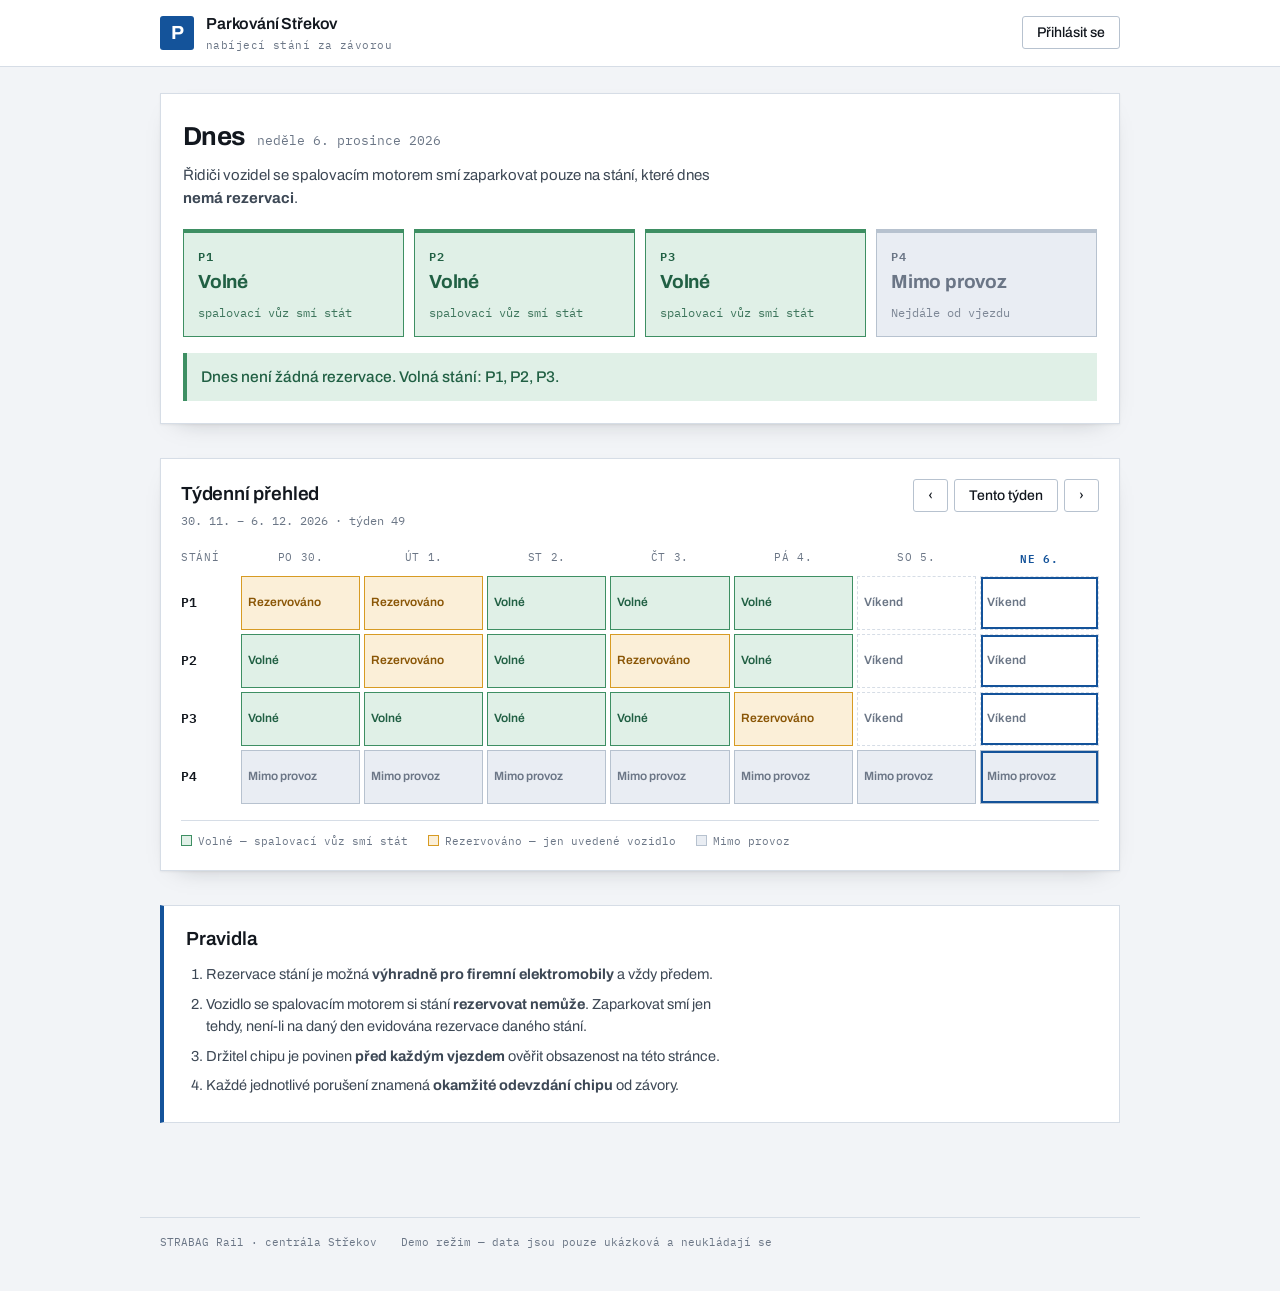
==== index.html @ bd29b1d4 "Add files via upload" ====
<!doctype html>
<html lang="cs">
<head>
  <meta charset="utf-8">
  <meta name="viewport" content="width=device-width, initial-scale=1, viewport-fit=cover">
  <title>Parkování Střekov — nabíjecí stání</title>
  <meta name="description" content="Obsazenost nabíjecích stání za závorou na centrále Střekov. Před vjezdem zkontrolujte, zda na dnešek není rezervace.">
  <meta name="color-scheme" content="light dark">
  <!-- Písma i knihovny jsou součástí webu. Nic se nestahuje z cizích domén,
       aby aplikace fungovala i ve firemní síti s blokovanými CDN. -->
  <link rel="stylesheet" href="assets/fonts.css">
  <link rel="stylesheet" href="assets/styles.css">
</head>
<body>

<header class="topbar">
  <div class="topbar-in">
    <div class="brand">
      <span class="brand-mark" aria-hidden="true">P</span>
      <div>
        <div class="brand-name">Parkování Střekov</div>
        <div class="brand-sub">nabíjecí stání za závorou</div>
      </div>
    </div>
    <div class="auth" id="auth">
      <button class="btn btn-ghost" id="btnPrihlasit" type="button">Přihlásit se</button>
    </div>
  </div>
</header>

<main class="page">

  <!-- ---------- DNES: hlavní odpověď u závory ---------- -->
  <section class="today" aria-labelledby="todayTitle">
    <div class="today-head">
      <h1 id="todayTitle">Dnes</h1>
      <p class="today-date" id="todayDate">—</p>
    </div>
    <p class="today-lead">Řidiči vozidel se spalovacím motorem smí zaparkovat pouze na stání, které dnes <strong>nemá rezervaci</strong>.</p>
    <div class="tiles" id="tiles" role="list" aria-label="Stav stání dnes"></div>
    <p class="today-verdict" id="todayVerdict">—</p>
  </section>

  <!-- ---------- TÝDENNÍ MŘÍŽKA ---------- -->
  <section class="board" aria-labelledby="weekTitle">
    <div class="board-head">
      <div>
        <h2 id="weekTitle">Týdenní přehled</h2>
        <p class="board-range" id="weekRange">—</p>
      </div>
      <div class="weeknav">
        <button class="btn btn-ghost" id="btnPrev" type="button" aria-label="Předchozí týden">‹</button>
        <button class="btn btn-ghost" id="btnToday" type="button">Tento týden</button>
        <button class="btn btn-ghost" id="btnNext" type="button" aria-label="Následující týden">›</button>
      </div>
    </div>
    <div class="grid-scroll">
      <div class="grid" id="grid"></div>
    </div>
    <div class="legend">
      <span><i class="lg lg-free"></i>Volné — spalovací vůz smí stát</span>
      <span><i class="lg lg-res"></i>Rezervováno — jen uvedené vozidlo</span>
      <span><i class="lg lg-off"></i>Mimo provoz</span>
    </div>
  </section>

  <!-- ---------- REZERVACE (jen po přihlášení) ---------- -->
  <section class="panel" id="panelRezervace" hidden aria-labelledby="resTitle">
    <h2 id="resTitle">Nová rezervace</h2>
    <p class="panel-lead">Rezervovat lze pouze firemní elektromobil. Rezervace je celodenní.</p>
    <form class="form" id="formRezervace">
      <label class="field">
        <span>Vozidlo</span>
        <select id="selVozidlo" required></select>
      </label>
      <label class="field">
        <span>Stání</span>
        <select id="selMisto" required></select>
      </label>
      <label class="field">
        <span>Od data</span>
        <input type="date" id="inpDatum" required>
      </label>
      <label class="field">
        <span>Rozsah</span>
        <select id="selRozsah">
          <option value="1">Jeden den</option>
          <option value="5">Celý pracovní týden (5 dnů)</option>
        </select>
      </label>
      <button class="btn btn-primary" type="submit">Rezervovat</button>
    </form>
    <p class="msg" id="msgRezervace" role="status"></p>

    <h3 class="sub">Moje rezervace</h3>
    <div id="mojeRezervace" class="mine"></div>
  </section>

  <!-- ---------- PRAVIDLA ---------- -->
  <section class="rules" aria-labelledby="rulesTitle">
    <h2 id="rulesTitle">Pravidla</h2>
    <ol class="rulelist">
      <li>Rezervace stání je možná <strong>výhradně pro firemní elektromobily</strong> a vždy předem.</li>
      <li>Vozidlo se spalovacím motorem si stání <strong>rezervovat nemůže</strong>. Zaparkovat smí jen tehdy, není-li na daný den evidována rezervace daného stání.</li>
      <li>Držitel chipu je povinen <strong>před každým vjezdem</strong> ověřit obsazenost na této stránce.</li>
      <li>Každé jednotlivé porušení znamená <strong>okamžité odevzdání chipu</strong> od závory.</li>
    </ol>
  </section>

</main>

<footer class="foot">
  <span>STRABAG Rail · centrála Střekov</span>
  <span id="footMode">—</span>
</footer>

<!-- Přihlašovací dialog -->
<dialog id="dlgLogin" class="dlg">
  <form method="dialog" class="dlg-in" id="formLogin">
    <h2>Přihlášení řidiče</h2>
    <p>Přihlaste se firemním e-mailem a heslem, které vám přidělil správce parkoviště.</p>
    <label class="field">
      <span>Firemní e-mail</span>
      <input type="email" id="inpEmail" required autocomplete="username" placeholder="jmeno.prijmeni@strabag.com">
    </label>
    <label class="field">
      <span>Heslo</span>
      <input type="password" id="inpHeslo" required autocomplete="current-password">
    </label>
    <p class="msg" id="msgLogin" role="status"></p>
    <div class="dlg-actions">
      <button class="btn btn-ghost" value="cancel" type="submit" formnovalidate>Zavřít</button>
      <button class="btn btn-primary" id="btnOdeslat" type="button">Přihlásit se</button>
    </div>
  </form>
</dialog>

<!-- Změna hesla -->
<dialog id="dlgHeslo" class="dlg">
  <form method="dialog" class="dlg-in" id="formHeslo">
    <h2>Změna hesla</h2>
    <p>Zadejte nové heslo. Přidělené heslo si takto můžete nahradit vlastním.</p>
    <label class="field">
      <span>Nové heslo</span>
      <input type="password" id="inpNoveHeslo" required autocomplete="new-password" minlength="8">
    </label>
    <label class="field">
      <span>Nové heslo znovu</span>
      <input type="password" id="inpNoveHeslo2" required autocomplete="new-password" minlength="8">
    </label>
    <p class="msg" id="msgHeslo" role="status"></p>
    <div class="dlg-actions">
      <button class="btn btn-ghost" value="cancel" type="submit" formnovalidate>Zavřít</button>
      <button class="btn btn-primary" id="btnUlozHeslo" type="button">Uložit</button>
    </div>
  </form>
</dialog>

<script src="assets/vendor/supabase.js"></script>
<script src="assets/vendor/email.min.js"></script>
<script src="assets/config.js"></script>
<script src="assets/util.js"></script>
<script src="assets/data.js"></script>
<script src="assets/notify.js"></script>
<script src="assets/ui.js"></script>
<script src="assets/app.js"></script>
</body>
</html>
---- assets/fonts.css ----
/* =============================================================
   Písma nahraná lokálně — žádné volání na fonts.googleapis.com.
   Ve firemní síti bývají externí CDN blokované; aplikace tak
   vypadá stejně i za restriktivním firewallem.

   Subset latin-ext je nutný pro české znaky (ě š č ř ž ů ď ť ň).
   Licence: Archivo i IBM Plex Mono jsou pod SIL Open Font License.
   ============================================================= */

/* ---------- Archivo ---------- */
@font-face {
  font-family: 'Archivo'; font-style: normal; font-weight: 400; font-display: swap;
  src: url('fonts/archivo-latin-ext-400-normal.woff2') format('woff2');
  unicode-range: U+0100-02BA,U+02BD-02C5,U+02C7-02CC,U+02CE-02D7,U+02DD-02FF,U+0304,U+0308,U+0329,U+1D00-1DBF,U+1E00-1E9F,U+1EF2-1EFF,U+2020,U+20A0-20AB,U+20AD-20C0,U+2113,U+2C60-2C7F,U+A720-A7FF;
}
@font-face {
  font-family: 'Archivo'; font-style: normal; font-weight: 400; font-display: swap;
  src: url('fonts/archivo-latin-400-normal.woff2') format('woff2');
  unicode-range: U+0000-00FF,U+0131,U+0152-0153,U+02BB-02BC,U+02C6,U+02DA,U+02DC,U+0304,U+0308,U+0329,U+2000-206F,U+20AC,U+2122,U+2191,U+2193,U+2212,U+2215,U+FEFF,U+FFFD;
}
@font-face {
  font-family: 'Archivo'; font-style: normal; font-weight: 500; font-display: swap;
  src: url('fonts/archivo-latin-ext-500-normal.woff2') format('woff2');
  unicode-range: U+0100-02BA,U+02BD-02C5,U+02C7-02CC,U+02CE-02D7,U+02DD-02FF,U+0304,U+0308,U+0329,U+1D00-1DBF,U+1E00-1E9F,U+1EF2-1EFF,U+2020,U+20A0-20AB,U+20AD-20C0,U+2113,U+2C60-2C7F,U+A720-A7FF;
}
@font-face {
  font-family: 'Archivo'; font-style: normal; font-weight: 500; font-display: swap;
  src: url('fonts/archivo-latin-500-normal.woff2') format('woff2');
  unicode-range: U+0000-00FF,U+0131,U+0152-0153,U+02BB-02BC,U+02C6,U+02DA,U+02DC,U+0304,U+0308,U+0329,U+2000-206F,U+20AC,U+2122,U+2191,U+2193,U+2212,U+2215,U+FEFF,U+FFFD;
}
@font-face {
  font-family: 'Archivo'; font-style: normal; font-weight: 600; font-display: swap;
  src: url('fonts/archivo-latin-ext-600-normal.woff2') format('woff2');
  unicode-range: U+0100-02BA,U+02BD-02C5,U+02C7-02CC,U+02CE-02D7,U+02DD-02FF,U+0304,U+0308,U+0329,U+1D00-1DBF,U+1E00-1E9F,U+1EF2-1EFF,U+2020,U+20A0-20AB,U+20AD-20C0,U+2113,U+2C60-2C7F,U+A720-A7FF;
}
@font-face {
  font-family: 'Archivo'; font-style: normal; font-weight: 600; font-display: swap;
  src: url('fonts/archivo-latin-600-normal.woff2') format('woff2');
  unicode-range: U+0000-00FF,U+0131,U+0152-0153,U+02BB-02BC,U+02C6,U+02DA,U+02DC,U+0304,U+0308,U+0329,U+2000-206F,U+20AC,U+2122,U+2191,U+2193,U+2212,U+2215,U+FEFF,U+FFFD;
}
@font-face {
  font-family: 'Archivo'; font-style: normal; font-weight: 700; font-display: swap;
  src: url('fonts/archivo-latin-ext-700-normal.woff2') format('woff2');
  unicode-range: U+0100-02BA,U+02BD-02C5,U+02C7-02CC,U+02CE-02D7,U+02DD-02FF,U+0304,U+0308,U+0329,U+1D00-1DBF,U+1E00-1E9F,U+1EF2-1EFF,U+2020,U+20A0-20AB,U+20AD-20C0,U+2113,U+2C60-2C7F,U+A720-A7FF;
}
@font-face {
  font-family: 'Archivo'; font-style: normal; font-weight: 700; font-display: swap;
  src: url('fonts/archivo-latin-700-normal.woff2') format('woff2');
  unicode-range: U+0000-00FF,U+0131,U+0152-0153,U+02BB-02BC,U+02C6,U+02DA,U+02DC,U+0304,U+0308,U+0329,U+2000-206F,U+20AC,U+2122,U+2191,U+2193,U+2212,U+2215,U+FEFF,U+FFFD;
}

/* ---------- IBM Plex Mono ---------- */
@font-face {
  font-family: 'IBM Plex Mono'; font-style: normal; font-weight: 400; font-display: swap;
  src: url('fonts/ibm-plex-mono-latin-ext-400-normal.woff2') format('woff2');
  unicode-range: U+0100-02BA,U+02BD-02C5,U+02C7-02CC,U+02CE-02D7,U+02DD-02FF,U+0304,U+0308,U+0329,U+1D00-1DBF,U+1E00-1E9F,U+1EF2-1EFF,U+2020,U+20A0-20AB,U+20AD-20C0,U+2113,U+2C60-2C7F,U+A720-A7FF;
}
@font-face {
  font-family: 'IBM Plex Mono'; font-style: normal; font-weight: 400; font-display: swap;
  src: url('fonts/ibm-plex-mono-latin-400-normal.woff2') format('woff2');
  unicode-range: U+0000-00FF,U+0131,U+0152-0153,U+02BB-02BC,U+02C6,U+02DA,U+02DC,U+0304,U+0308,U+0329,U+2000-206F,U+20AC,U+2122,U+2191,U+2193,U+2212,U+2215,U+FEFF,U+FFFD;
}
@font-face {
  font-family: 'IBM Plex Mono'; font-style: normal; font-weight: 500; font-display: swap;
  src: url('fonts/ibm-plex-mono-latin-ext-500-normal.woff2') format('woff2');
  unicode-range: U+0100-02BA,U+02BD-02C5,U+02C7-02CC,U+02CE-02D7,U+02DD-02FF,U+0304,U+0308,U+0329,U+1D00-1DBF,U+1E00-1E9F,U+1EF2-1EFF,U+2020,U+20A0-20AB,U+20AD-20C0,U+2113,U+2C60-2C7F,U+A720-A7FF;
}
@font-face {
  font-family: 'IBM Plex Mono'; font-style: normal; font-weight: 500; font-display: swap;
  src: url('fonts/ibm-plex-mono-latin-500-normal.woff2') format('woff2');
  unicode-range: U+0000-00FF,U+0131,U+0152-0153,U+02BB-02BC,U+02C6,U+02DA,U+02DC,U+0304,U+0308,U+0329,U+2000-206F,U+20AC,U+2122,U+2191,U+2193,U+2212,U+2215,U+FEFF,U+FFFD;
}
@font-face {
  font-family: 'IBM Plex Mono'; font-style: normal; font-weight: 600; font-display: swap;
  src: url('fonts/ibm-plex-mono-latin-ext-600-normal.woff2') format('woff2');
  unicode-range: U+0100-02BA,U+02BD-02C5,U+02C7-02CC,U+02CE-02D7,U+02DD-02FF,U+0304,U+0308,U+0329,U+1D00-1DBF,U+1E00-1E9F,U+1EF2-1EFF,U+2020,U+20A0-20AB,U+20AD-20C0,U+2113,U+2C60-2C7F,U+A720-A7FF;
}
@font-face {
  font-family: 'IBM Plex Mono'; font-style: normal; font-weight: 600; font-display: swap;
  src: url('fonts/ibm-plex-mono-latin-600-normal.woff2') format('woff2');
  unicode-range: U+0000-00FF,U+0131,U+0152-0153,U+02BB-02BC,U+02C6,U+02DA,U+02DC,U+0304,U+0308,U+0329,U+2000-206F,U+20AC,U+2122,U+2191,U+2193,U+2212,U+2215,U+FEFF,U+FFFD;
}
---- assets/styles.css ----
/* =============================================================
   Parkování Střekov — vzhled
   Písma se načítají z assets/fonts.css (lokálně, bez CDN).
   Světlý i tmavý režim podle nastavení zařízení.
   Barvy stavů jsou záměrně jiné než firemní akcent, aby
   "volno / obsazeno / mimo provoz" šlo přečíst na první pohled.
   ============================================================= */

:root {
  --ground: #F2F4F7;
  --surface: #FFFFFF;
  --surface-2: #E9EDF3;
  --ink: #12171E;
  --ink-2: #3D4855;
  --muted: #6B7686;
  --line: #D6DDE6;
  --line-strong: #B7C2CF;
  --accent: #14539A;
  --accent-ink: #FFFFFF;
  --hold: #8A5606;
  --hold-bg: #FBEFD8;
  --hold-line: #D79B23;
  --free: #216044;
  --free-bg: #E0F0E7;
  --free-line: #3E8F63;
  --stop: #97231B;
  --stop-bg: #FAE4E2;
  --shadow: 0 1px 2px rgba(18,23,30,.06), 0 10px 26px -18px rgba(18,23,30,.35);
  --radius: 3px;
}

@media (prefers-color-scheme: dark) {
  :root:not([data-theme="light"]) {
    --ground: #0E1319;
    --surface: #161C25;
    --surface-2: #1E2631;
    --ink: #E6EBF2;
    --ink-2: #B3BECC;
    --muted: #7F8B9B;
    --line: #28313D;
    --line-strong: #3A4655;
    --accent: #74A9E8;
    --accent-ink: #0E1319;
    --hold: #E7B45C;
    --hold-bg: #33280F;
    --hold-line: #8A6A22;
    --free: #74C99A;
    --free-bg: #12301F;
    --free-line: #2F6B48;
    --stop: #F09189;
    --stop-bg: #3A1815;
    --shadow: 0 1px 2px rgba(0,0,0,.4), 0 12px 30px -20px rgba(0,0,0,.9);
  }
}

* { box-sizing: border-box; }

body {
  margin: 0;
  background: var(--ground);
  color: var(--ink);
  font-family: "Archivo", "Helvetica Neue", Arial, sans-serif;
  font-size: 16px;
  line-height: 1.55;
  -webkit-font-smoothing: antialiased;
}

/* ---------------- Horní lišta ---------------- */
.topbar {
  background: var(--surface);
  border-bottom: 1px solid var(--line);
  position: sticky;
  top: 0;
  z-index: 20;
}
.topbar-in {
  max-width: 1000px;
  margin: 0 auto;
  padding: 12px 20px;
  display: flex;
  align-items: center;
  justify-content: space-between;
  gap: 16px;
}
.brand { display: flex; align-items: center; gap: 12px; }
.brand-mark {
  width: 34px; height: 34px;
  display: grid; place-items: center;
  background: var(--accent); color: var(--accent-ink);
  font-weight: 700; font-size: 19px;
  border-radius: var(--radius);
  flex: none;
}
.brand-name { font-weight: 600; font-size: 16px; letter-spacing: -0.01em; }
.brand-sub {
  font-family: "IBM Plex Mono", ui-monospace, monospace;
  font-size: 11px; color: var(--muted); letter-spacing: .04em;
}
.auth { display: flex; align-items: center; gap: 10px; flex-wrap: wrap; justify-content: flex-end; }
.auth-user {
  font-family: "IBM Plex Mono", ui-monospace, monospace;
  font-size: 12px; color: var(--muted);
}

/* ---------------- Tlačítka ---------------- */
.btn {
  font-family: inherit;
  font-size: 14px;
  font-weight: 500;
  padding: 8px 14px;
  border-radius: var(--radius);
  border: 1px solid var(--line-strong);
  background: var(--surface);
  color: var(--ink);
  cursor: pointer;
}
.btn:hover { border-color: var(--accent); color: var(--accent); }
.btn:focus-visible { outline: 2px solid var(--accent); outline-offset: 2px; }
.btn-primary { background: var(--accent); border-color: var(--accent); color: var(--accent-ink); }
.btn-primary:hover { filter: brightness(1.08); color: var(--accent-ink); }
.btn-sm { padding: 5px 10px; font-size: 13px; }

/* ---------------- Stránka ---------------- */
.page { max-width: 1000px; margin: 0 auto; padding: 26px 20px 60px; }
section { margin-bottom: 34px; }
h1 { font-size: 26px; font-weight: 700; letter-spacing: -0.02em; margin: 0; }
h2 { font-size: 19px; font-weight: 600; letter-spacing: -0.01em; margin: 0 0 4px; }
h3.sub { font-size: 15px; font-weight: 600; margin: 26px 0 10px; }

/* ---------------- Dnes ---------------- */
.today {
  background: var(--surface);
  border: 1px solid var(--line);
  box-shadow: var(--shadow);
  padding: 22px;
}
.today-head { display: flex; align-items: baseline; gap: 12px; flex-wrap: wrap; }
.today-date {
  font-family: "IBM Plex Mono", ui-monospace, monospace;
  font-size: 12.5px; color: var(--muted); margin: 0;
}
.today-lead { color: var(--ink-2); font-size: 15px; margin: 8px 0 18px; max-width: 62ch; }

.tiles {
  display: grid;
  grid-template-columns: repeat(auto-fit, minmax(150px, 1fr));
  gap: 10px;
}
.tile {
  border: 1px solid var(--line-strong);
  border-top-width: 4px;
  padding: 14px;
  display: flex;
  flex-direction: column;
  gap: 2px;
  min-height: 108px;
}
.tile-kod {
  font-family: "IBM Plex Mono", ui-monospace, monospace;
  font-size: 12px; font-weight: 600; letter-spacing: .1em;
}
.tile-stav { font-size: 19px; font-weight: 700; letter-spacing: -0.01em; }
.tile-detail {
  font-family: "IBM Plex Mono", ui-monospace, monospace;
  font-size: 11.5px; margin-top: auto; opacity: .85;
}
.tile--free { background: var(--free-bg); border-color: var(--free-line); color: var(--free); }
.tile--res  { background: var(--hold-bg); border-color: var(--hold-line); color: var(--hold); }
.tile--off  { background: var(--surface-2); border-color: var(--line-strong); color: var(--muted); }

.today-verdict {
  margin: 16px 0 0;
  padding: 12px 14px;
  font-size: 15.5px;
  font-weight: 500;
  border-left: 4px solid var(--line-strong);
  background: var(--surface-2);
}
.verdict--ok { border-left-color: var(--free-line); color: var(--free); background: var(--free-bg); }
.verdict--warn { border-left-color: var(--hold-line); color: var(--hold); background: var(--hold-bg); }
.verdict--stop { border-left-color: var(--stop); color: var(--stop); background: var(--stop-bg); }

/* ---------------- Týdenní mřížka ---------------- */
.board {
  background: var(--surface);
  border: 1px solid var(--line);
  box-shadow: var(--shadow);
  padding: 20px;
}
.board-head {
  display: flex; justify-content: space-between; align-items: flex-start;
  gap: 14px; flex-wrap: wrap; margin-bottom: 16px;
}
.board-range {
  font-family: "IBM Plex Mono", ui-monospace, monospace;
  font-size: 12px; color: var(--muted); margin: 0;
}
.weeknav { display: flex; gap: 6px; }

.grid-scroll { overflow-x: auto; }
.grid {
  display: grid;
  grid-template-columns: 56px repeat(7, minmax(78px, 1fr));
  gap: 4px;
  min-width: 620px;
}
.g-hd {
  font-family: "IBM Plex Mono", ui-monospace, monospace;
  font-size: 11px; letter-spacing: .06em; text-transform: uppercase;
  color: var(--muted); text-align: center; padding: 2px 0 6px;
}
.g-hd.g-corner { text-align: left; }
.g-hd.g-dnes { color: var(--accent); font-weight: 600; }
.g-row {
  font-family: "IBM Plex Mono", ui-monospace, monospace;
  font-size: 12.5px; font-weight: 600;
  display: flex; align-items: center;
}
.cell {
  border: 1px solid var(--line);
  padding: 7px 6px;
  min-height: 54px;
  display: flex; flex-direction: column; justify-content: center; gap: 2px;
  font-size: 11.5px;
}
.cell b { font-weight: 600; font-size: 12px; }
.cell small {
  font-family: "IBM Plex Mono", ui-monospace, monospace;
  font-size: 10px; opacity: .85;
}
.cell--free { background: var(--free-bg); border-color: var(--free-line); color: var(--free); }
.cell--res  { background: var(--hold-bg); border-color: var(--hold-line); color: var(--hold); }
.cell--off  { background: var(--surface-2); border-color: var(--line-strong); color: var(--muted); }
.cell--wknd { background: transparent; border-style: dashed; color: var(--muted); }
.cell--today { box-shadow: inset 0 0 0 2px var(--accent); }

.legend {
  display: flex; flex-wrap: wrap; gap: 8px 20px;
  font-family: "IBM Plex Mono", ui-monospace, monospace;
  font-size: 11px; color: var(--muted);
  margin-top: 16px; padding-top: 12px; border-top: 1px solid var(--line);
}
.lg { width: 11px; height: 11px; display: inline-block; margin-right: 6px; vertical-align: -1px; border: 1px solid; }
.lg-free { background: var(--free-bg); border-color: var(--free-line); }
.lg-res  { background: var(--hold-bg); border-color: var(--hold-line); }
.lg-off  { background: var(--surface-2); border-color: var(--line-strong); }

/* ---------------- Panel rezervace ---------------- */
.panel {
  background: var(--surface);
  border: 1px solid var(--line);
  box-shadow: var(--shadow);
  padding: 20px;
}
.panel-lead { color: var(--ink-2); font-size: 14.5px; margin: 0 0 16px; }
.form {
  display: grid;
  grid-template-columns: repeat(auto-fit, minmax(170px, 1fr));
  gap: 12px;
  align-items: end;
}
.field { display: flex; flex-direction: column; gap: 5px; }
.field > span {
  font-family: "IBM Plex Mono", ui-monospace, monospace;
  font-size: 10.5px; letter-spacing: .09em; text-transform: uppercase; color: var(--muted);
}
.field select, .field input {
  font-family: inherit; font-size: 14.5px;
  padding: 8px 10px;
  border: 1px solid var(--line-strong);
  border-radius: var(--radius);
  background: var(--surface);
  color: var(--ink);
  min-height: 38px;
}
.field select:focus, .field input:focus { outline: 2px solid var(--accent); outline-offset: 1px; }

.msg { font-size: 14px; margin: 12px 0 0; min-height: 20px; color: var(--muted); }
.msg--ok { color: var(--free); }
.msg--warn { color: var(--hold); }
.msg--err { color: var(--stop); }

.mine { display: flex; flex-direction: column; }
.mine-row {
  display: flex; align-items: center; justify-content: space-between;
  gap: 12px; padding: 10px 0; border-bottom: 1px solid var(--line);
}
.mine-row:last-child { border-bottom: 0; }
.mine-info { display: flex; flex-direction: column; }
.mine-datum { font-size: 14.5px; font-weight: 500; }
.mine-detail {
  font-family: "IBM Plex Mono", ui-monospace, monospace;
  font-size: 11.5px; color: var(--muted);
}
.empty { color: var(--muted); font-size: 14px; margin: 0; }

/* ---------------- Pravidla ---------------- */
.rules {
  border: 1px solid var(--line);
  border-left: 4px solid var(--accent);
  background: var(--surface);
  padding: 18px 22px;
}
.rulelist { margin: 10px 0 0; padding-left: 20px; color: var(--ink-2); font-size: 14.5px; max-width: 70ch; }
.rulelist li { margin-bottom: 7px; }

/* ---------------- Patička ---------------- */
.foot {
  max-width: 1000px;
  margin: 0 auto;
  padding: 16px 20px 40px;
  border-top: 1px solid var(--line);
  display: flex; flex-wrap: wrap; gap: 6px 24px;
  font-family: "IBM Plex Mono", ui-monospace, monospace;
  font-size: 11px; color: var(--muted);
}

/* ---------------- Dialog ---------------- */
.dlg {
  border: 1px solid var(--line-strong);
  border-radius: var(--radius);
  background: var(--surface);
  color: var(--ink);
  padding: 0;
  max-width: 420px;
  width: calc(100% - 40px);
  box-shadow: var(--shadow);
}
.dlg::backdrop { background: rgba(10,14,20,.55); }
.dlg-in { padding: 22px; }
.dlg-in h2 { margin-bottom: 8px; }
.dlg-in p { font-size: 14.5px; color: var(--ink-2); margin: 0 0 16px; }
.dlg-actions { display: flex; justify-content: flex-end; gap: 8px; margin-top: 18px; }

@media (max-width: 560px) {
  .topbar-in { flex-direction: column; align-items: flex-start; }
  .auth { justify-content: flex-start; }
  .today, .board, .panel { padding: 16px; }
  h1 { font-size: 22px; }
}

@media (prefers-reduced-motion: reduce) {
  * { transition: none !important; animation: none !important; }
}
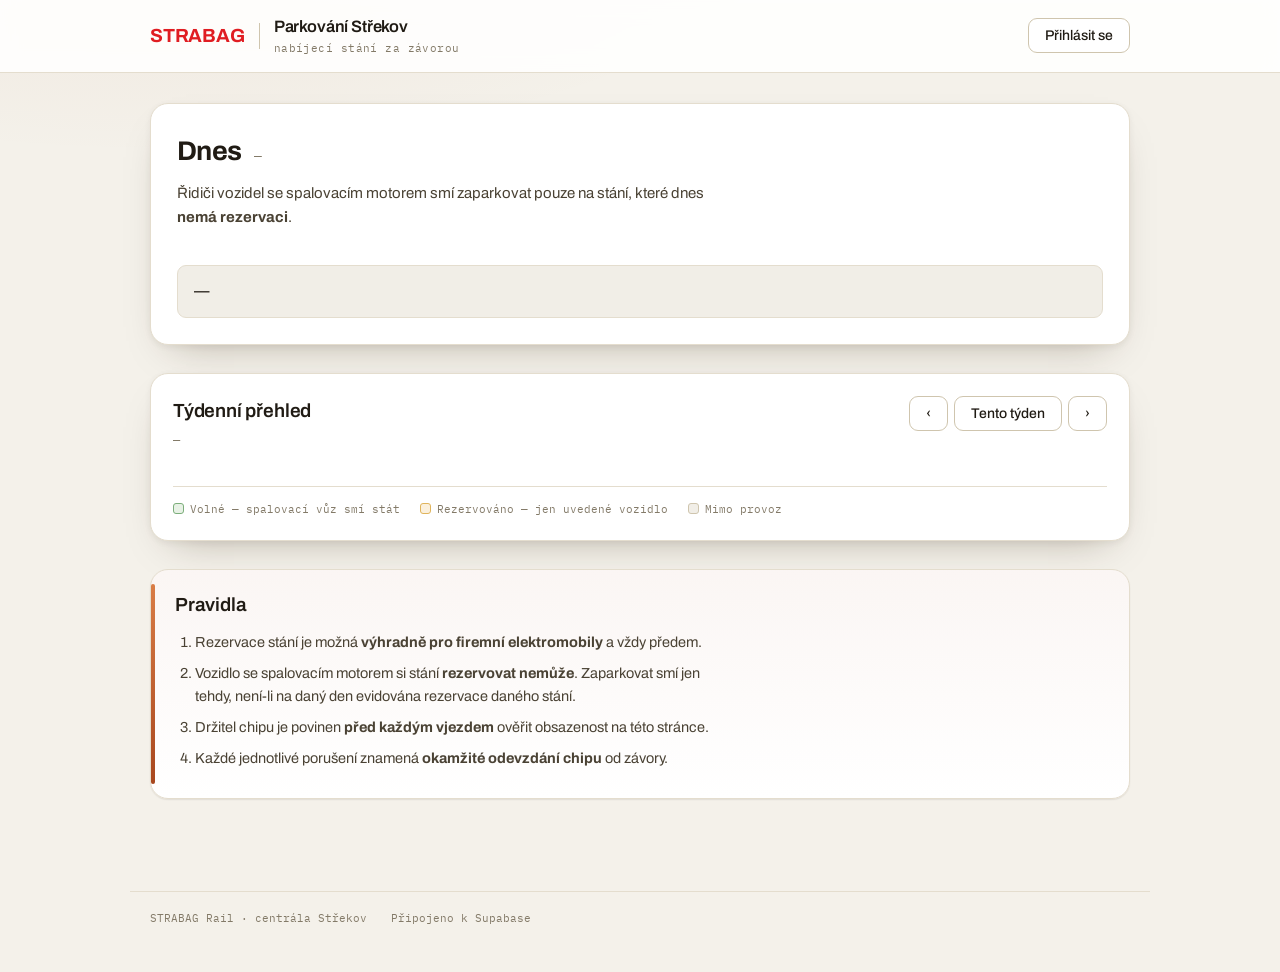
==== commit adbbfd5c: "Add files via upload" ====
--- a/index.html
+++ b/index.html
@@ -16,7 +16,8 @@
 <header class="topbar">
   <div class="topbar-in">
     <div class="brand">
-      <span class="brand-mark" aria-hidden="true">P</span>
+      <span class="brand-strabag" aria-hidden="true">STRABAG</span>
+      <span class="brand-div" aria-hidden="true"></span>
       <div>
         <div class="brand-name">Parkování Střekov</div>
         <div class="brand-sub">nabíjecí stání za závorou</div>
@@ -39,6 +40,9 @@
     <p class="today-lead">Řidiči vozidel se spalovacím motorem smí zaparkovat pouze na stání, které dnes <strong>nemá rezervaci</strong>.</p>
     <div class="tiles" id="tiles" role="list" aria-label="Stav stání dnes"></div>
     <p class="today-verdict" id="todayVerdict">—</p>
+    <div class="today-actions" id="todayActions" hidden>
+      <button class="btn btn-ghost btn-sm" id="btnPoruseni" type="button">Stání někdo obsadil</button>
+    </div>
   </section>
 
   <!-- ---------- TÝDENNÍ MŘÍŽKA ---------- -->
@@ -47,6 +51,7 @@
       <div>
         <h2 id="weekTitle">Týdenní přehled</h2>
         <p class="board-range" id="weekRange">—</p>
+        <p class="board-hint" id="boardHint" hidden>Klikněte na volné stání a rezervujete ho. Klik na vlastní rezervaci ji zruší.</p>
       </div>
       <div class="weeknav">
         <button class="btn btn-ghost" id="btnPrev" type="button" aria-label="Předchozí týden">‹</button>
@@ -135,6 +140,31 @@
   </form>
 </dialog>
 
+<!-- Nahlášení porušení -->
+<dialog id="dlgPoruseni" class="dlg">
+  <form method="dialog" class="dlg-in" id="formPoruseni">
+    <h2>Stání někdo obsadil</h2>
+    <p>Záznam se uloží do evidence a odejde správci parkoviště. Vyplňte, co víte — SPZ pomůže nejvíc.</p>
+    <label class="field">
+      <span>Které stání</span>
+      <select id="selPoruseniMisto" required></select>
+    </label>
+    <label class="field">
+      <span>SPZ vozidla, které tam stojí</span>
+      <input type="text" id="inpPoruseniSpz" placeholder="např. 1AB 2345" autocomplete="off">
+    </label>
+    <label class="field">
+      <span>Poznámka</span>
+      <input type="text" id="inpPoruseniPopis" placeholder="nepovinné" maxlength="200" autocomplete="off">
+    </label>
+    <p class="msg" id="msgPoruseni" role="status"></p>
+    <div class="dlg-actions">
+      <button class="btn btn-ghost" value="cancel" type="submit" formnovalidate>Zavřít</button>
+      <button class="btn btn-primary" id="btnOdeslatPoruseni" type="button">Nahlásit</button>
+    </div>
+  </form>
+</dialog>
+
 <!-- Změna hesla -->
 <dialog id="dlgHeslo" class="dlg">
   <form method="dialog" class="dlg-in" id="formHeslo">
--- a/assets/styles.css
+++ b/assets/styles.css
@@ -7,91 +7,120 @@
    ============================================================= */
 
 :root {
-  --ground: #F2F4F7;
+  --ground: #F4F1EA;
   --surface: #FFFFFF;
-  --surface-2: #E9EDF3;
-  --ink: #12171E;
-  --ink-2: #3D4855;
-  --muted: #6B7686;
-  --line: #D6DDE6;
-  --line-strong: #B7C2CF;
-  --accent: #14539A;
+  --surface-2: #F1EEE7;
+  --ink: #201B14;
+  --ink-2: #4A4234;
+  --muted: #837A68;
+  --line: #E4DDCE;
+  --line-strong: #CFC5AE;
+  --accent: #A8471E;
+  --accent-2: #D97D46;
   --accent-ink: #FFFFFF;
-  --hold: #8A5606;
-  --hold-bg: #FBEFD8;
-  --hold-line: #D79B23;
-  --free: #216044;
-  --free-bg: #E0F0E7;
-  --free-line: #3E8F63;
-  --stop: #97231B;
-  --stop-bg: #FAE4E2;
-  --shadow: 0 1px 2px rgba(18,23,30,.06), 0 10px 26px -18px rgba(18,23,30,.35);
-  --radius: 3px;
+  --hold: #96631A;
+  --hold-bg: #FBF0DC;
+  --hold-line: #E0B45C;
+  --free: #2F6B47;
+  --free-bg: #E7F1E5;
+  --free-line: #7CAE7B;
+  --stop: #A5342A;
+  --stop-bg: #FBE7E2;
+  --stop-line: #DE8A7A;
+  --shadow-sm: 0 1px 2px rgba(48,32,10,.05), 0 1px 1px rgba(48,32,10,.04);
+  --shadow: 0 2px 6px rgba(48,32,10,.06), 0 18px 40px -22px rgba(48,32,10,.35);
+  --shadow-lg: 0 8px 16px rgba(48,32,10,.08), 0 30px 60px -24px rgba(48,32,10,.4);
+  --radius-lg: 18px;
+  --radius: 12px;
+  --radius-sm: 9px;
 }
 
 @media (prefers-color-scheme: dark) {
   :root:not([data-theme="light"]) {
-    --ground: #0E1319;
-    --surface: #161C25;
-    --surface-2: #1E2631;
-    --ink: #E6EBF2;
-    --ink-2: #B3BECC;
-    --muted: #7F8B9B;
-    --line: #28313D;
-    --line-strong: #3A4655;
-    --accent: #74A9E8;
-    --accent-ink: #0E1319;
+    --ground: #17140F;
+    --surface: #221D16;
+    --surface-2: #2B251C;
+    --ink: #F3EEE3;
+    --ink-2: #D2C7B3;
+    --muted: #9C9179;
+    --line: #3A3325;
+    --line-strong: #4C432F;
+    --accent: #E4915A;
+    --accent-2: #F0AE7C;
+    --accent-ink: #221507;
     --hold: #E7B45C;
-    --hold-bg: #33280F;
+    --hold-bg: #362A11;
     --hold-line: #8A6A22;
-    --free: #74C99A;
-    --free-bg: #12301F;
-    --free-line: #2F6B48;
-    --stop: #F09189;
-    --stop-bg: #3A1815;
-    --shadow: 0 1px 2px rgba(0,0,0,.4), 0 12px 30px -20px rgba(0,0,0,.9);
+    --free: #8FCB9C;
+    --free-bg: #16301E;
+    --free-line: #3E7350;
+    --stop: #F0958A;
+    --stop-bg: #3A1A15;
+    --stop-line: #7E3B30;
+    --shadow-sm: 0 1px 2px rgba(0,0,0,.35);
+    --shadow: 0 4px 10px rgba(0,0,0,.35), 0 24px 48px -26px rgba(0,0,0,.85);
+    --shadow-lg: 0 10px 20px rgba(0,0,0,.4), 0 40px 70px -30px rgba(0,0,0,.9);
   }
 }
 
 * { box-sizing: border-box; }
+
+/* Atribut hidden musí přebít i vlastní display (flex, grid) níže v souboru. */
+[hidden] { display: none !important; }
+
+html { color-scheme: light dark; }
 
 body {
   margin: 0;
-  background: var(--ground);
+  background:
+    radial-gradient(1100px 420px at 12% -10%, color-mix(in srgb, var(--accent) 7%, transparent), transparent 60%),
+    var(--ground);
   color: var(--ink);
   font-family: "Archivo", "Helvetica Neue", Arial, sans-serif;
   font-size: 16px;
-  line-height: 1.55;
+  line-height: 1.6;
   -webkit-font-smoothing: antialiased;
 }
+
+a { color: var(--accent); }
+
+::selection { background: color-mix(in srgb, var(--accent) 30%, transparent); }
 
 /* ---------------- Horní lišta ---------------- */
 .topbar {
-  background: var(--surface);
+  background: color-mix(in srgb, var(--surface) 88%, transparent);
+  backdrop-filter: saturate(160%) blur(10px);
+  -webkit-backdrop-filter: saturate(160%) blur(10px);
   border-bottom: 1px solid var(--line);
   position: sticky;
   top: 0;
   z-index: 20;
 }
 .topbar-in {
-  max-width: 1000px;
+  max-width: 1020px;
   margin: 0 auto;
-  padding: 12px 20px;
+  padding: 14px 20px;
   display: flex;
   align-items: center;
   justify-content: space-between;
   gap: 16px;
 }
-.brand { display: flex; align-items: center; gap: 12px; }
-.brand-mark {
-  width: 34px; height: 34px;
-  display: grid; place-items: center;
-  background: var(--accent); color: var(--accent-ink);
-  font-weight: 700; font-size: 19px;
-  border-radius: var(--radius);
+.brand { display: flex; align-items: center; gap: 14px; }
+/* Firemní wordmark — barva odpovídá firemní identitě STRABAG,
+   nezávisle na akcentové barvě aplikace (ta značí jen stav stání). */
+.brand-strabag {
+  font-weight: 700;
+  font-size: 19px;
+  letter-spacing: -0.01em;
+  color: #E01D22;
   flex: none;
 }
-.brand-name { font-weight: 600; font-size: 16px; letter-spacing: -0.01em; }
+.brand-div {
+  width: 1px; height: 26px;
+  background: var(--line-strong);
+  flex: none;
+}
+.brand-name { font-weight: 600; font-size: 16.5px; letter-spacing: -0.01em; }
 .brand-sub {
   font-family: "IBM Plex Mono", ui-monospace, monospace;
   font-size: 11px; color: var(--muted); letter-spacing: .04em;
@@ -107,23 +136,29 @@
   font-family: inherit;
   font-size: 14px;
   font-weight: 500;
-  padding: 8px 14px;
-  border-radius: var(--radius);
+  padding: 9px 16px;
+  border-radius: var(--radius-sm);
   border: 1px solid var(--line-strong);
   background: var(--surface);
   color: var(--ink);
   cursor: pointer;
-}
-.btn:hover { border-color: var(--accent); color: var(--accent); }
+  transition: border-color .15s ease, color .15s ease, background .15s ease, box-shadow .15s ease, transform .05s ease;
+}
+.btn:hover { border-color: var(--accent); color: var(--accent); box-shadow: var(--shadow-sm); }
+.btn:active { transform: translateY(1px); }
 .btn:focus-visible { outline: 2px solid var(--accent); outline-offset: 2px; }
-.btn-primary { background: var(--accent); border-color: var(--accent); color: var(--accent-ink); }
-.btn-primary:hover { filter: brightness(1.08); color: var(--accent-ink); }
-.btn-sm { padding: 5px 10px; font-size: 13px; }
+.btn-primary {
+  background: linear-gradient(155deg, var(--accent-2), var(--accent));
+  border-color: transparent; color: var(--accent-ink);
+  box-shadow: 0 3px 10px -3px color-mix(in srgb, var(--accent) 65%, transparent);
+}
+.btn-primary:hover { filter: brightness(1.06); color: var(--accent-ink); box-shadow: 0 5px 14px -3px color-mix(in srgb, var(--accent) 70%, transparent); }
+.btn-sm { padding: 6px 12px; font-size: 13px; border-radius: 8px; }
 
 /* ---------------- Stránka ---------------- */
-.page { max-width: 1000px; margin: 0 auto; padding: 26px 20px 60px; }
-section { margin-bottom: 34px; }
-h1 { font-size: 26px; font-weight: 700; letter-spacing: -0.02em; margin: 0; }
+.page { max-width: 1020px; margin: 0 auto; padding: 30px 20px 64px; }
+section { margin-bottom: 28px; }
+h1 { font-size: 27px; font-weight: 700; letter-spacing: -0.02em; margin: 0; }
 h2 { font-size: 19px; font-weight: 600; letter-spacing: -0.01em; margin: 0 0 4px; }
 h3.sub { font-size: 15px; font-weight: 600; margin: 26px 0 10px; }
 
@@ -131,8 +166,9 @@
 .today {
   background: var(--surface);
   border: 1px solid var(--line);
+  border-radius: var(--radius-lg);
   box-shadow: var(--shadow);
-  padding: 22px;
+  padding: 26px;
 }
 .today-head { display: flex; align-items: baseline; gap: 12px; flex-wrap: wrap; }
 .today-date {
@@ -144,16 +180,24 @@
 .tiles {
   display: grid;
   grid-template-columns: repeat(auto-fit, minmax(150px, 1fr));
-  gap: 10px;
+  gap: 12px;
 }
 .tile {
-  border: 1px solid var(--line-strong);
-  border-top-width: 4px;
-  padding: 14px;
+  border: 1px solid var(--line);
+  border-radius: var(--radius);
+  padding: 15px 16px;
   display: flex;
   flex-direction: column;
-  gap: 2px;
+  gap: 3px;
   min-height: 108px;
+  position: relative;
+  overflow: hidden;
+  transition: transform .12s ease, box-shadow .12s ease;
+}
+.tile::before {
+  content: "";
+  position: absolute; inset: 0 auto 0 0; width: 4px;
+  background: currentColor;
 }
 .tile-kod {
   font-family: "IBM Plex Mono", ui-monospace, monospace;
@@ -164,44 +208,49 @@
   font-family: "IBM Plex Mono", ui-monospace, monospace;
   font-size: 11.5px; margin-top: auto; opacity: .85;
 }
-.tile--free { background: var(--free-bg); border-color: var(--free-line); color: var(--free); }
-.tile--res  { background: var(--hold-bg); border-color: var(--hold-line); color: var(--hold); }
-.tile--off  { background: var(--surface-2); border-color: var(--line-strong); color: var(--muted); }
+.tile--free { background: var(--free-bg); color: var(--free); }
+.tile--res  { background: var(--hold-bg); color: var(--hold); }
+.tile--off  { background: var(--surface-2); color: var(--muted); }
 
 .today-verdict {
-  margin: 16px 0 0;
-  padding: 12px 14px;
+  margin: 18px 0 0;
+  padding: 13px 16px;
   font-size: 15.5px;
   font-weight: 500;
-  border-left: 4px solid var(--line-strong);
+  border-radius: var(--radius-sm);
+  border: 1px solid var(--line);
   background: var(--surface-2);
 }
-.verdict--ok { border-left-color: var(--free-line); color: var(--free); background: var(--free-bg); }
-.verdict--warn { border-left-color: var(--hold-line); color: var(--hold); background: var(--hold-bg); }
-.verdict--stop { border-left-color: var(--stop); color: var(--stop); background: var(--stop-bg); }
+.verdict--ok { border-color: var(--free-line); color: var(--free); background: var(--free-bg); }
+.verdict--warn { border-color: var(--hold-line); color: var(--hold); background: var(--hold-bg); }
+.verdict--stop { border-color: var(--stop-line); color: var(--stop); background: var(--stop-bg); }
+
+.today-actions { margin-top: 14px; display: flex; justify-content: flex-end; }
 
 /* ---------------- Týdenní mřížka ---------------- */
 .board {
   background: var(--surface);
   border: 1px solid var(--line);
+  border-radius: var(--radius-lg);
   box-shadow: var(--shadow);
-  padding: 20px;
+  padding: 22px;
 }
 .board-head {
   display: flex; justify-content: space-between; align-items: flex-start;
-  gap: 14px; flex-wrap: wrap; margin-bottom: 16px;
+  gap: 14px; flex-wrap: wrap; margin-bottom: 18px;
 }
 .board-range {
   font-family: "IBM Plex Mono", ui-monospace, monospace;
   font-size: 12px; color: var(--muted); margin: 0;
 }
+.board-hint { font-size: 13.5px; color: var(--accent); margin: 6px 0 0; }
 .weeknav { display: flex; gap: 6px; }
 
-.grid-scroll { overflow-x: auto; }
+.grid-scroll { overflow-x: auto; border-radius: var(--radius-sm); }
 .grid {
   display: grid;
   grid-template-columns: 56px repeat(7, minmax(78px, 1fr));
-  gap: 4px;
+  gap: 6px;
   min-width: 620px;
 }
 .g-hd {
@@ -218,10 +267,12 @@
 }
 .cell {
   border: 1px solid var(--line);
-  padding: 7px 6px;
+  border-radius: 9px;
+  padding: 8px 7px;
   min-height: 54px;
   display: flex; flex-direction: column; justify-content: center; gap: 2px;
   font-size: 11.5px;
+  transition: transform .1s ease, box-shadow .1s ease;
 }
 .cell b { font-weight: 600; font-size: 12px; }
 .cell small {
@@ -230,17 +281,26 @@
 }
 .cell--free { background: var(--free-bg); border-color: var(--free-line); color: var(--free); }
 .cell--res  { background: var(--hold-bg); border-color: var(--hold-line); color: var(--hold); }
-.cell--off  { background: var(--surface-2); border-color: var(--line-strong); color: var(--muted); }
+.cell--off  { background: var(--surface-2); border-color: var(--line); color: var(--muted); }
 .cell--wknd { background: transparent; border-style: dashed; color: var(--muted); }
 .cell--today { box-shadow: inset 0 0 0 2px var(--accent); }
+/* Vlastní rezervace — pruh na levé hraně */
+.cell--moje { border-left: 4px solid var(--accent); }
+/* Buňka, na kterou lze kliknout */
+.cell--klik { cursor: pointer; }
+.cell--klik:hover { filter: brightness(0.97); border-color: var(--accent); transform: translateY(-1px); box-shadow: var(--shadow-sm); }
+.cell--klik:focus-visible { outline: 2px solid var(--accent); outline-offset: 1px; }
+@media (prefers-color-scheme: dark) {
+  :root:not([data-theme="light"]) .cell--klik:hover { filter: brightness(1.25); }
+}
 
 .legend {
   display: flex; flex-wrap: wrap; gap: 8px 20px;
   font-family: "IBM Plex Mono", ui-monospace, monospace;
   font-size: 11px; color: var(--muted);
-  margin-top: 16px; padding-top: 12px; border-top: 1px solid var(--line);
-}
-.lg { width: 11px; height: 11px; display: inline-block; margin-right: 6px; vertical-align: -1px; border: 1px solid; }
+  margin-top: 18px; padding-top: 14px; border-top: 1px solid var(--line);
+}
+.lg { width: 11px; height: 11px; display: inline-block; margin-right: 6px; vertical-align: -1px; border: 1px solid; border-radius: 3px; }
 .lg-free { background: var(--free-bg); border-color: var(--free-line); }
 .lg-res  { background: var(--hold-bg); border-color: var(--hold-line); }
 .lg-off  { background: var(--surface-2); border-color: var(--line-strong); }
@@ -249,8 +309,9 @@
 .panel {
   background: var(--surface);
   border: 1px solid var(--line);
+  border-radius: var(--radius-lg);
   box-shadow: var(--shadow);
-  padding: 20px;
+  padding: 22px;
 }
 .panel-lead { color: var(--ink-2); font-size: 14.5px; margin: 0 0 16px; }
 .form {
@@ -266,14 +327,19 @@
 }
 .field select, .field input {
   font-family: inherit; font-size: 14.5px;
-  padding: 8px 10px;
+  padding: 9px 11px;
   border: 1px solid var(--line-strong);
-  border-radius: var(--radius);
+  border-radius: var(--radius-sm);
   background: var(--surface);
   color: var(--ink);
-  min-height: 38px;
-}
-.field select:focus, .field input:focus { outline: 2px solid var(--accent); outline-offset: 1px; }
+  min-height: 40px;
+  transition: border-color .15s ease, box-shadow .15s ease;
+}
+.field select:hover, .field input:hover { border-color: var(--muted); }
+.field select:focus, .field input:focus {
+  outline: none; border-color: var(--accent);
+  box-shadow: 0 0 0 3px color-mix(in srgb, var(--accent) 18%, transparent);
+}
 
 .msg { font-size: 14px; margin: 12px 0 0; min-height: 20px; color: var(--muted); }
 .msg--ok { color: var(--free); }
@@ -283,7 +349,7 @@
 .mine { display: flex; flex-direction: column; }
 .mine-row {
   display: flex; align-items: center; justify-content: space-between;
-  gap: 12px; padding: 10px 0; border-bottom: 1px solid var(--line);
+  gap: 12px; padding: 11px 4px; border-bottom: 1px solid var(--line);
 }
 .mine-row:last-child { border-bottom: 0; }
 .mine-info { display: flex; flex-direction: column; }
@@ -297,18 +363,26 @@
 /* ---------------- Pravidla ---------------- */
 .rules {
   border: 1px solid var(--line);
-  border-left: 4px solid var(--accent);
-  background: var(--surface);
-  padding: 18px 22px;
+  border-radius: var(--radius-lg);
+  background: linear-gradient(180deg, color-mix(in srgb, var(--accent) 5%, var(--surface)), var(--surface));
+  box-shadow: var(--shadow-sm);
+  padding: 20px 24px;
+  position: relative;
+}
+.rules::before {
+  content: "";
+  position: absolute; left: 0; top: 14px; bottom: 14px; width: 4px;
+  border-radius: 4px;
+  background: linear-gradient(180deg, var(--accent-2), var(--accent));
 }
 .rulelist { margin: 10px 0 0; padding-left: 20px; color: var(--ink-2); font-size: 14.5px; max-width: 70ch; }
-.rulelist li { margin-bottom: 7px; }
+.rulelist li { margin-bottom: 8px; }
 
 /* ---------------- Patička ---------------- */
 .foot {
-  max-width: 1000px;
+  max-width: 1020px;
   margin: 0 auto;
-  padding: 16px 20px 40px;
+  padding: 18px 20px 44px;
   border-top: 1px solid var(--line);
   display: flex; flex-wrap: wrap; gap: 6px 24px;
   font-family: "IBM Plex Mono", ui-monospace, monospace;
@@ -317,26 +391,83 @@
 
 /* ---------------- Dialog ---------------- */
 .dlg {
-  border: 1px solid var(--line-strong);
-  border-radius: var(--radius);
+  border: 1px solid var(--line);
+  border-radius: var(--radius-lg);
   background: var(--surface);
   color: var(--ink);
   padding: 0;
   max-width: 420px;
   width: calc(100% - 40px);
-  box-shadow: var(--shadow);
-}
-.dlg::backdrop { background: rgba(10,14,20,.55); }
-.dlg-in { padding: 22px; }
+  box-shadow: var(--shadow-lg);
+}
+.dlg::backdrop { background: rgba(28,20,10,.5); backdrop-filter: blur(2px); }
+.dlg-in { padding: 24px; }
 .dlg-in h2 { margin-bottom: 8px; }
 .dlg-in p { font-size: 14.5px; color: var(--ink-2); margin: 0 0 16px; }
 .dlg-actions { display: flex; justify-content: flex-end; gap: 8px; margin-top: 18px; }
 
-@media (max-width: 560px) {
-  .topbar-in { flex-direction: column; align-items: flex-start; }
-  .auth { justify-content: flex-start; }
-  .today, .board, .panel { padding: 16px; }
+/* =============================================================
+   Mobil — hranice 620 px odpovídá konstantě UZKY v app.js.
+   Hlavní scénář je řidič u závory: potřebuje jednu větu o dnešku
+   a celý týden bez posouvání do stran.
+   ============================================================= */
+@media (max-width: 620px) {
+  .page { padding: 18px 12px 48px; }
+  .today, .board, .panel, .rules { padding: 18px 15px; border-radius: 16px; }
+  section { margin-bottom: 20px; }
   h1 { font-size: 22px; }
+  h2 { font-size: 17px; }
+
+  /* Závěr o dnešku patří nad dlaždice — je to to, proč sem člověk přišel */
+  .today { display: flex; flex-direction: column; }
+  .today-head { order: 1; }
+  .today-verdict { order: 2; margin: 12px 0 0; font-size: 16px; }
+  .tiles { order: 3; margin-top: 14px; }
+  .today-actions { order: 4; }
+  .today-lead { display: none; }   /* totéž říká závěr, jen delší cestou */
+
+  /* Čtyři stání do jedné řady, jen kód a stav */
+  .tiles { grid-template-columns: repeat(4, 1fr); gap: 7px; }
+  .tile { padding: 9px 7px; min-height: 0; border-radius: 10px; }
+  .tile-kod { font-size: 10.5px; letter-spacing: .06em; }
+  .tile-stav { font-size: 14px; line-height: 1.15; }
+  .tile-detail { font-size: 9.5px; margin-top: 4px; word-break: break-all; }
+
+  /* Otočená mřížka: dny v řádcích, stání ve sloupcích — vejde se celý týden */
+  .grid--otocena { grid-template-columns: 46px repeat(4, 1fr); min-width: 0; gap: 4px; }
+  .grid--otocena .cell { min-height: 42px; padding: 5px 3px; text-align: center; border-radius: 8px; }
+  .grid--otocena .cell b { font-size: 11px; }
+  .grid--otocena .cell small { font-size: 9px; }
+  .grid--otocena .g-row { font-size: 11px; justify-content: flex-start; }
+  .grid--otocena .g-row.g-dnes { color: var(--accent); }
+  .grid--otocena .g-hd { font-size: 10px; padding-bottom: 4px; }
+
+  .board-head { gap: 10px; }
+  .weeknav { width: 100%; }
+  .weeknav .btn:nth-child(2) { flex: 1; }
+  .legend { gap: 6px 14px; font-size: 10px; }
+
+  /* Formulář: dvě pole vedle sebe, tlačítko přes celou šířku */
+  .form { grid-template-columns: 1fr 1fr; gap: 10px; }
+  .form .btn-primary { grid-column: 1 / -1; padding: 12px; font-size: 15px; }
+  .field select, .field input { min-height: 44px; }  /* pohodlný cíl pro prst */
+
+  .topbar-in { padding: 10px 14px; gap: 10px; }
+  .brand-sub { display: none; }   /* podtitul je na mobilu jen šum */
+  .brand-strabag { font-size: 16px; }
+  .brand-div { height: 20px; }
+  .auth { gap: 6px; }
+  .auth-user { font-size: 11px; max-width: 130px; overflow: hidden; text-overflow: ellipsis; white-space: nowrap; }
+
+  .dlg-in { padding: 20px 17px; }
+  .foot { padding: 14px 14px 32px; }
+}
+
+/* Velmi úzké displeje (360 px a méně) */
+@media (max-width: 380px) {
+  .tile-stav { font-size: 13px; }
+  .grid--otocena { grid-template-columns: 42px repeat(4, 1fr); }
+  .grid--otocena .cell b { font-size: 10.5px; }
 }
 
 @media (prefers-reduced-motion: reduce) {
